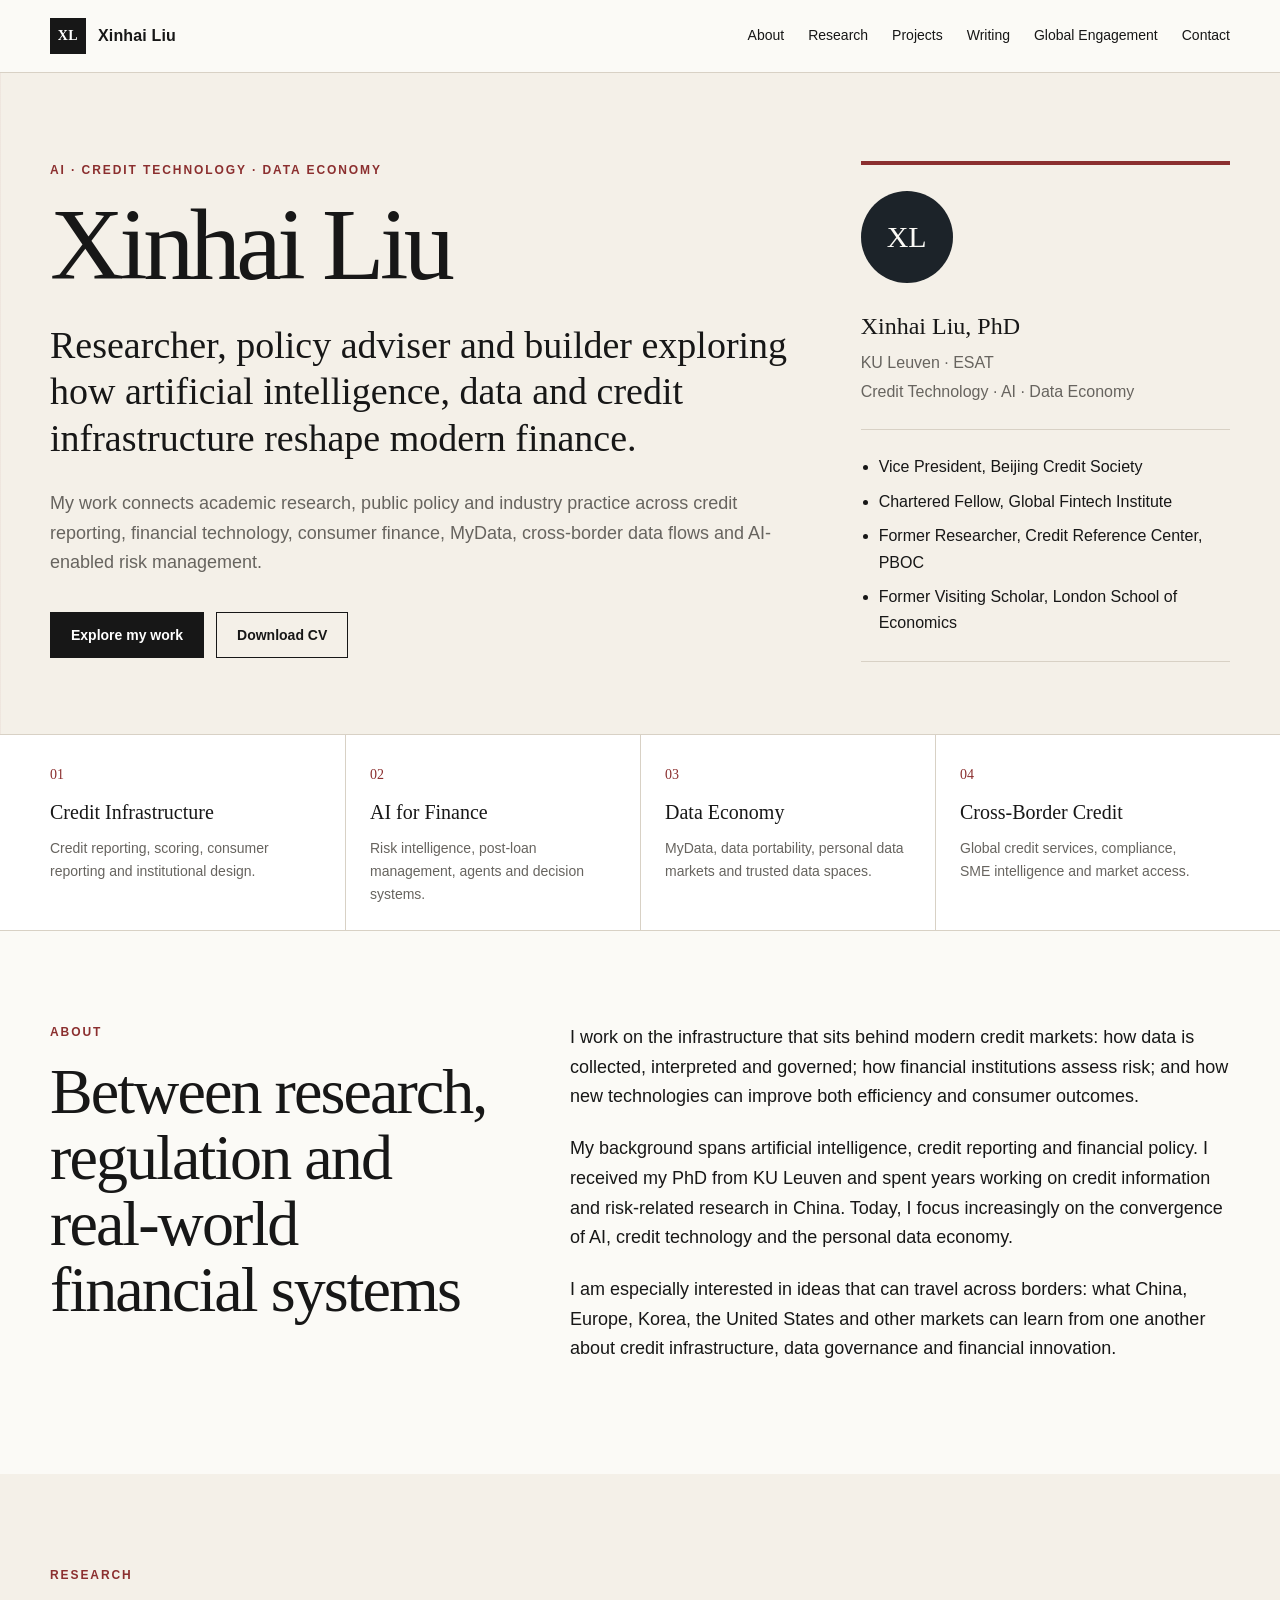
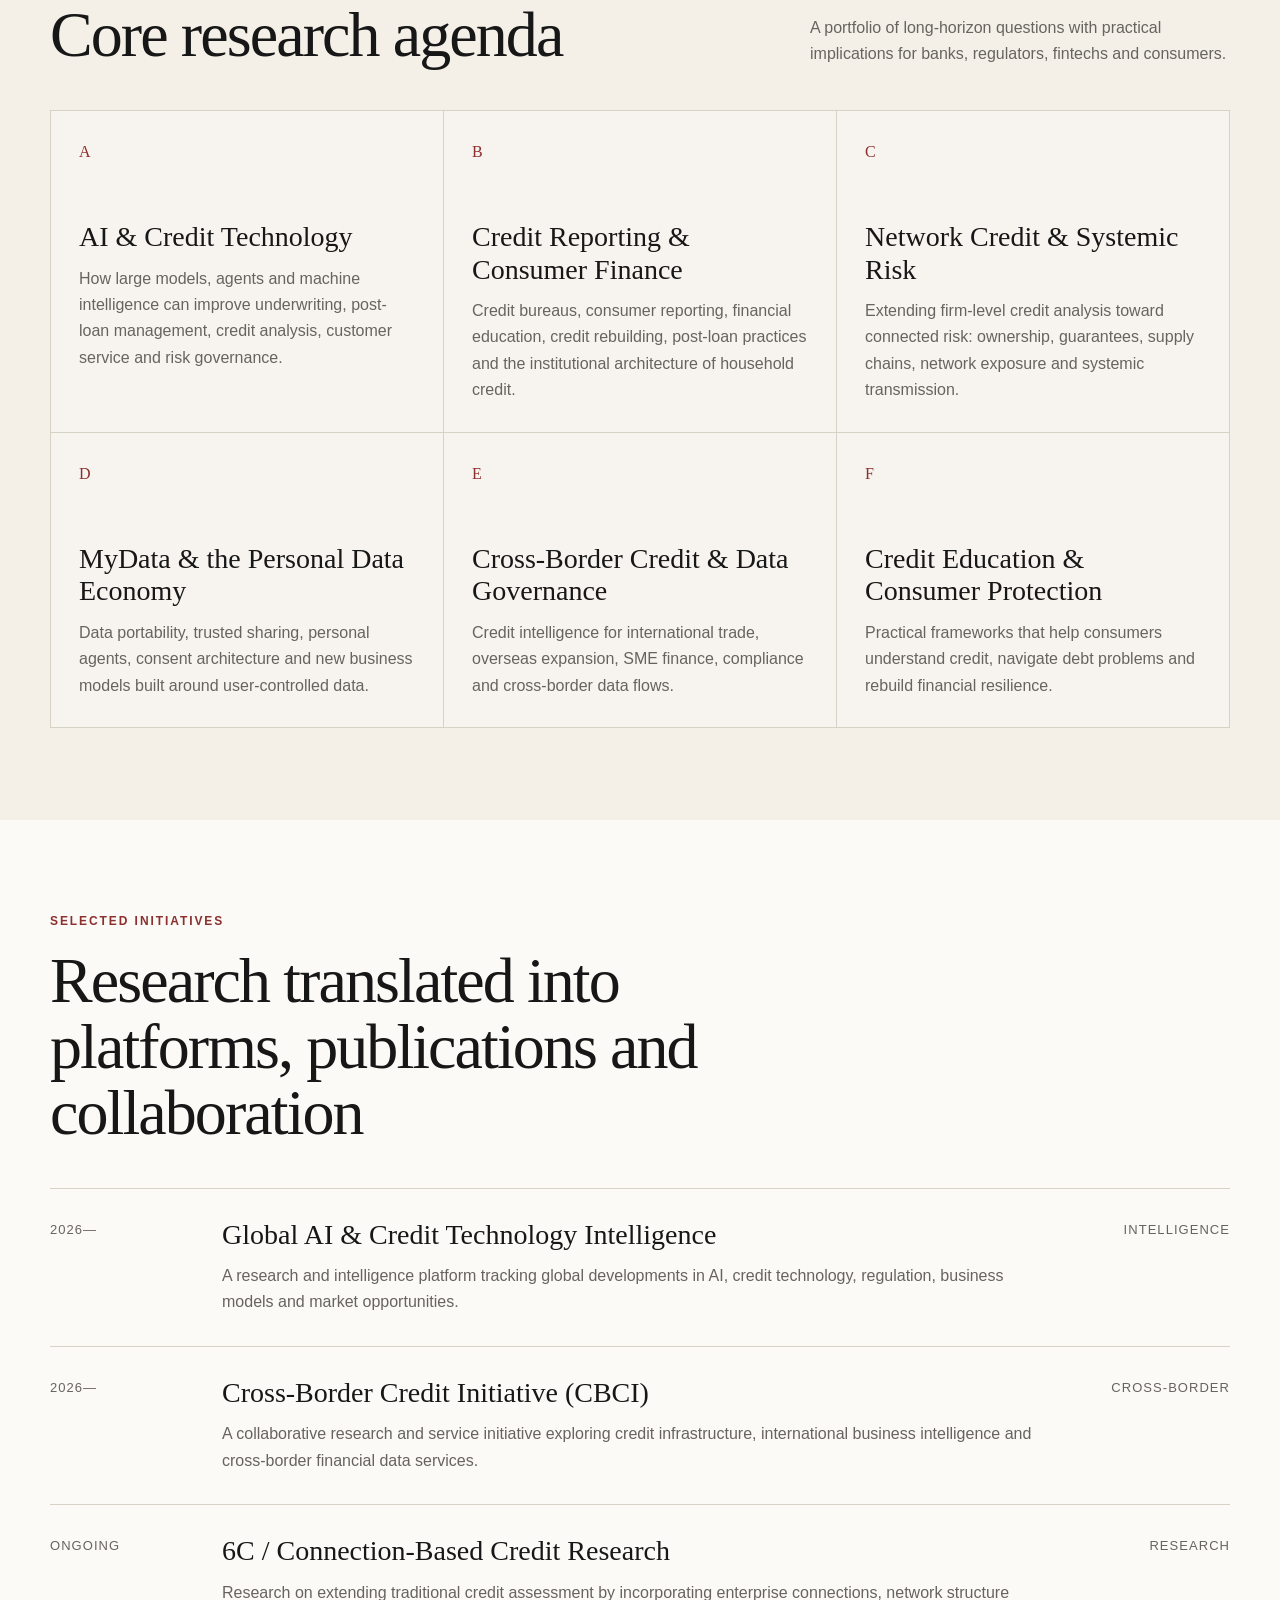
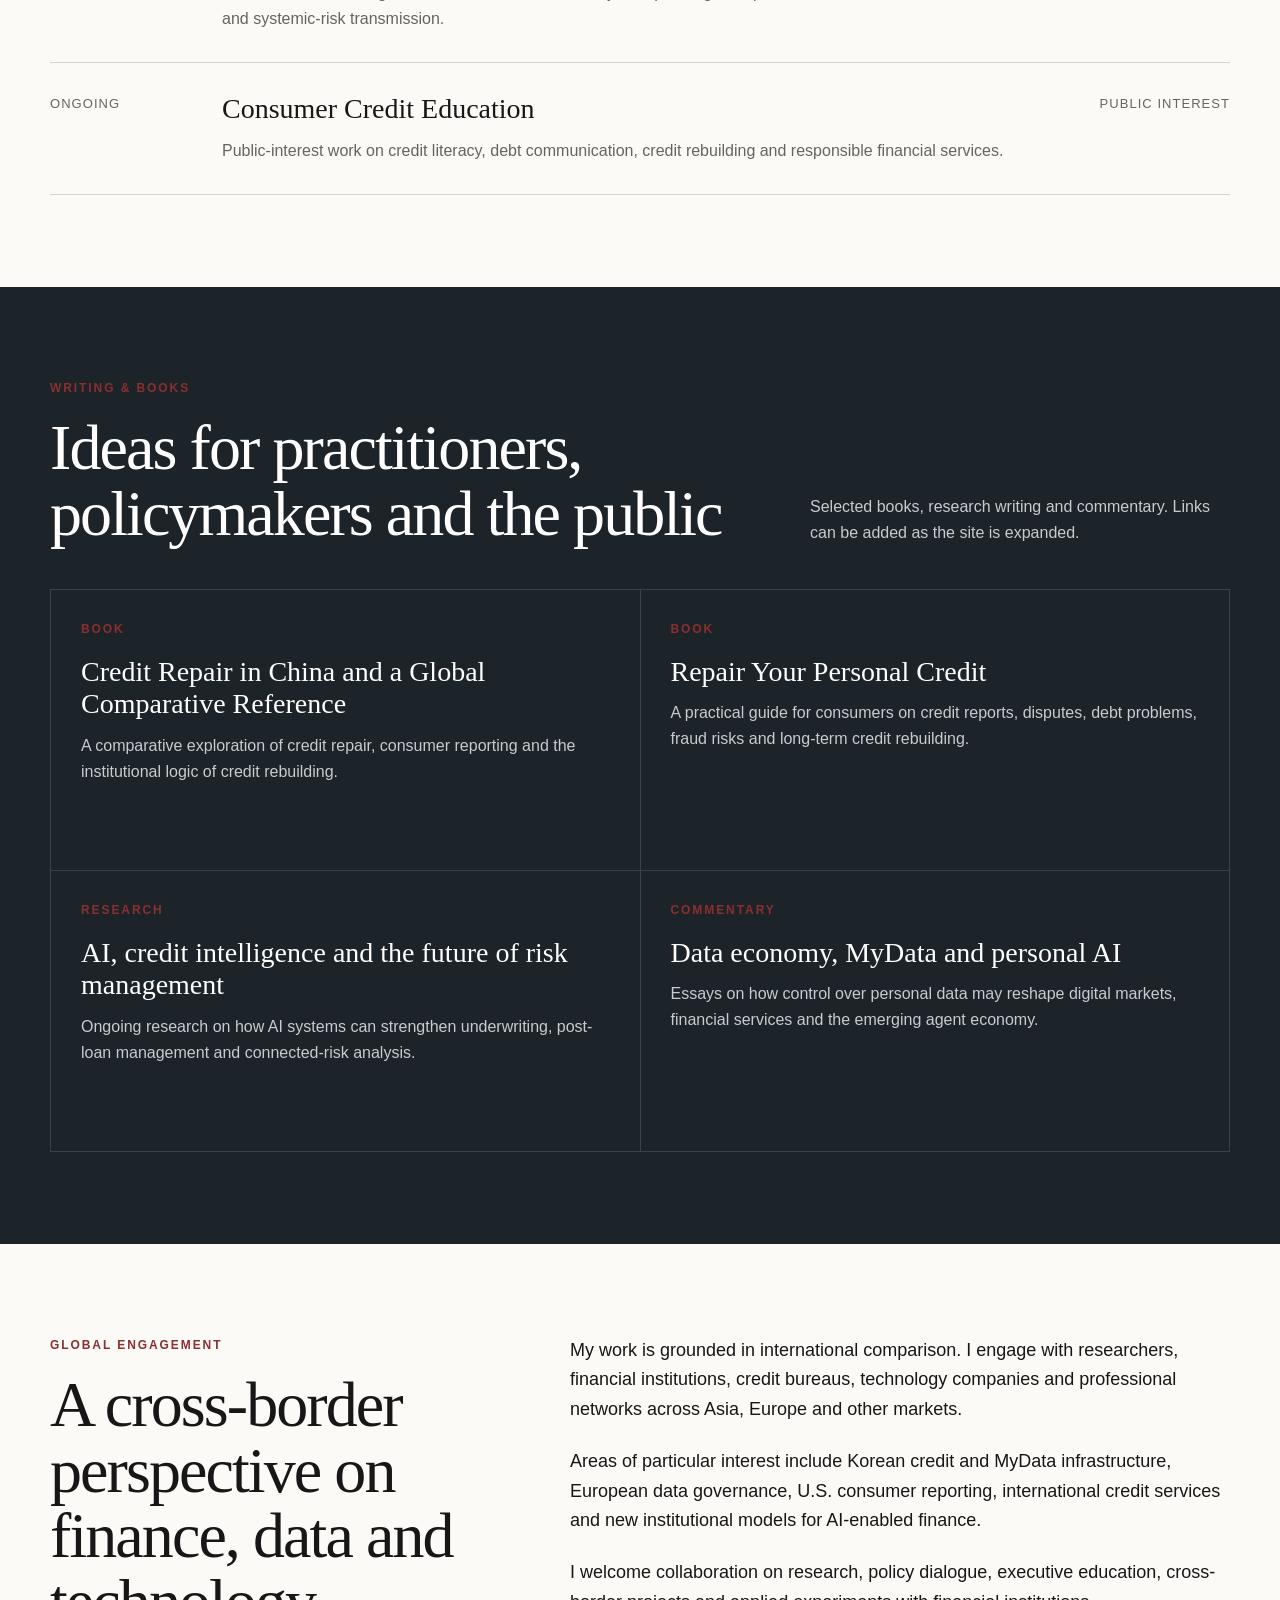
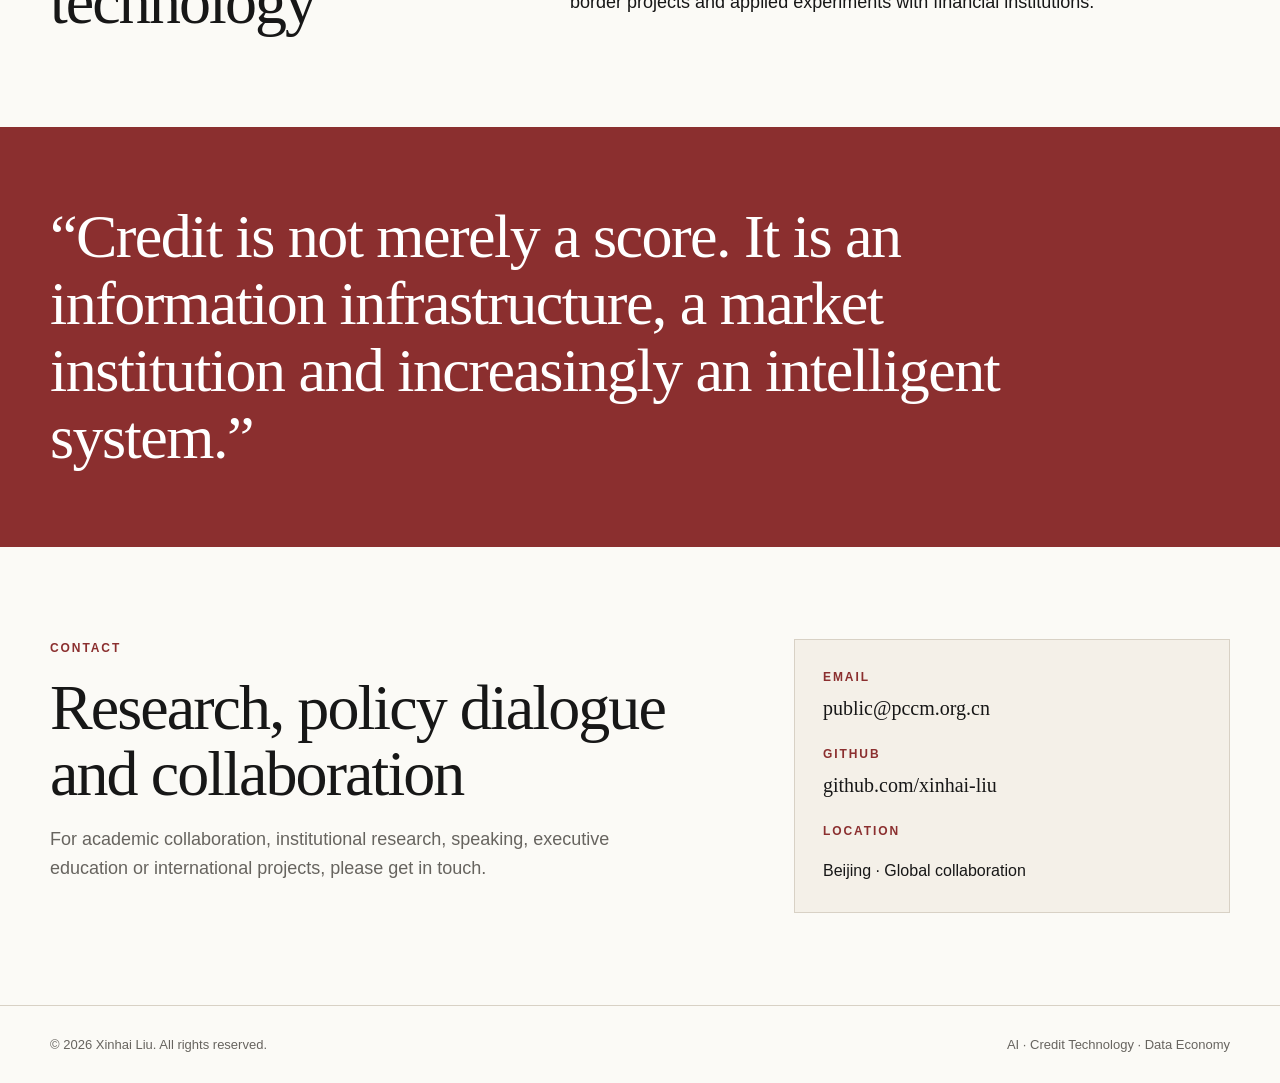
==== index.html @ f5e449da "Add files via upload" ====
<!DOCTYPE html>
<html lang="en">
<head>
  <meta charset="UTF-8" />
  <meta name="viewport" content="width=device-width, initial-scale=1.0" />
  <meta name="description" content="Xinhai Liu — researcher and policy adviser working at the intersection of AI, credit technology, data economy and financial innovation." />
  <meta name="author" content="Xinhai Liu" />
  <title>Xinhai Liu | AI, Credit Technology & Data Economy</title>
  <link rel="stylesheet" href="styles.css" />
</head>

<body>
  <header class="site-header">
    <div class="container nav-wrap">
      <a class="brand" href="#top" aria-label="Xinhai Liu home">
        <span class="brand-mark">XL</span>
        <span class="brand-name">Xinhai Liu</span>
      </a>

      <button class="menu-toggle" aria-expanded="false" aria-controls="main-nav">
        Menu
      </button>

      <nav id="main-nav" class="main-nav" aria-label="Primary navigation">
        <a href="#about">About</a>
        <a href="#research">Research</a>
        <a href="#projects">Projects</a>
        <a href="#writing">Writing</a>
        <a href="#engagement">Global Engagement</a>
        <a href="#contact">Contact</a>
      </nav>
    </div>
  </header>

  <main id="top">
    <section class="hero">
      <div class="container hero-grid">
        <div class="hero-copy">
          <p class="eyebrow">AI · CREDIT TECHNOLOGY · DATA ECONOMY</p>
          <h1>Xinhai Liu</h1>
          <p class="hero-title">
            Researcher, policy adviser and builder exploring how artificial intelligence,
            data and credit infrastructure reshape modern finance.
          </p>
          <p class="hero-intro">
            My work connects academic research, public policy and industry practice across
            credit reporting, financial technology, consumer finance, MyData, cross-border
            data flows and AI-enabled risk management.
          </p>

          <div class="hero-actions">
            <a class="btn btn-primary" href="#research">Explore my work</a>
            <a class="btn btn-secondary" href="Xinhai-Liu-CV.pdf">Download CV</a>
          </div>
        </div>

        <aside class="profile-card" aria-label="Professional profile">
          <div class="monogram">XL</div>
          <div class="profile-meta">
            <p class="profile-name">Xinhai Liu, PhD</p>
            <p>KU Leuven · ESAT</p>
            <p>Credit Technology · AI · Data Economy</p>
          </div>

          <div class="profile-divider"></div>

          <ul class="profile-list">
            <li>Vice President, Beijing Credit Society</li>
            <li>Chartered Fellow, Global Fintech Institute</li>
            <li>Former Researcher, Credit Reference Center, PBOC</li>
            <li>Former Visiting Scholar, London School of Economics</li>
          </ul>
        </aside>
      </div>
    </section>

    <section class="signal-strip" aria-label="Research themes">
      <div class="container signal-grid">
        <div>
          <span class="signal-kicker">01</span>
          <strong>Credit Infrastructure</strong>
          <p>Credit reporting, scoring, consumer reporting and institutional design.</p>
        </div>
        <div>
          <span class="signal-kicker">02</span>
          <strong>AI for Finance</strong>
          <p>Risk intelligence, post-loan management, agents and decision systems.</p>
        </div>
        <div>
          <span class="signal-kicker">03</span>
          <strong>Data Economy</strong>
          <p>MyData, data portability, personal data markets and trusted data spaces.</p>
        </div>
        <div>
          <span class="signal-kicker">04</span>
          <strong>Cross-Border Credit</strong>
          <p>Global credit services, compliance, SME intelligence and market access.</p>
        </div>
      </div>
    </section>

    <section id="about" class="section">
      <div class="container two-col">
        <div>
          <p class="section-label">About</p>
          <h2>Between research, regulation and real-world financial systems</h2>
        </div>
        <div class="prose">
          <p>
            I work on the infrastructure that sits behind modern credit markets: how data
            is collected, interpreted and governed; how financial institutions assess risk;
            and how new technologies can improve both efficiency and consumer outcomes.
          </p>
          <p>
            My background spans artificial intelligence, credit reporting and financial
            policy. I received my PhD from KU Leuven and spent years working on credit
            information and risk-related research in China. Today, I focus increasingly on
            the convergence of AI, credit technology and the personal data economy.
          </p>
          <p>
            I am especially interested in ideas that can travel across borders: what China,
            Europe, Korea, the United States and other markets can learn from one another
            about credit infrastructure, data governance and financial innovation.
          </p>
        </div>
      </div>
    </section>

    <section id="research" class="section section-tinted">
      <div class="container">
        <div class="section-head">
          <div>
            <p class="section-label">Research</p>
            <h2>Core research agenda</h2>
          </div>
          <p class="section-note">
            A portfolio of long-horizon questions with practical implications for banks,
            regulators, fintechs and consumers.
          </p>
        </div>

        <div class="card-grid">
          <article class="research-card">
            <p class="card-index">A</p>
            <h3>AI & Credit Technology</h3>
            <p>
              How large models, agents and machine intelligence can improve underwriting,
              post-loan management, credit analysis, customer service and risk governance.
            </p>
          </article>

          <article class="research-card">
            <p class="card-index">B</p>
            <h3>Credit Reporting & Consumer Finance</h3>
            <p>
              Credit bureaus, consumer reporting, financial education, credit rebuilding,
              post-loan practices and the institutional architecture of household credit.
            </p>
          </article>

          <article class="research-card">
            <p class="card-index">C</p>
            <h3>Network Credit & Systemic Risk</h3>
            <p>
              Extending firm-level credit analysis toward connected risk: ownership,
              guarantees, supply chains, network exposure and systemic transmission.
            </p>
          </article>

          <article class="research-card">
            <p class="card-index">D</p>
            <h3>MyData & the Personal Data Economy</h3>
            <p>
              Data portability, trusted sharing, personal agents, consent architecture and
              new business models built around user-controlled data.
            </p>
          </article>

          <article class="research-card">
            <p class="card-index">E</p>
            <h3>Cross-Border Credit & Data Governance</h3>
            <p>
              Credit intelligence for international trade, overseas expansion, SME finance,
              compliance and cross-border data flows.
            </p>
          </article>

          <article class="research-card">
            <p class="card-index">F</p>
            <h3>Credit Education & Consumer Protection</h3>
            <p>
              Practical frameworks that help consumers understand credit, navigate debt
              problems and rebuild financial resilience.
            </p>
          </article>
        </div>
      </div>
    </section>

    <section id="projects" class="section">
      <div class="container">
        <div class="section-head">
          <div>
            <p class="section-label">Selected initiatives</p>
            <h2>Research translated into platforms, publications and collaboration</h2>
          </div>
        </div>

        <div class="project-list">
          <article class="project-row">
            <div class="project-year">2026—</div>
            <div>
              <h3>Global AI & Credit Technology Intelligence</h3>
              <p>
                A research and intelligence platform tracking global developments in AI,
                credit technology, regulation, business models and market opportunities.
              </p>
            </div>
            <div class="project-tag">Intelligence</div>
          </article>

          <article class="project-row">
            <div class="project-year">2026—</div>
            <div>
              <h3>Cross-Border Credit Initiative (CBCI)</h3>
              <p>
                A collaborative research and service initiative exploring credit
                infrastructure, international business intelligence and cross-border
                financial data services.
              </p>
            </div>
            <div class="project-tag">Cross-border</div>
          </article>

          <article class="project-row">
            <div class="project-year">Ongoing</div>
            <div>
              <h3>6C / Connection-Based Credit Research</h3>
              <p>
                Research on extending traditional credit assessment by incorporating
                enterprise connections, network structure and systemic-risk transmission.
              </p>
            </div>
            <div class="project-tag">Research</div>
          </article>

          <article class="project-row">
            <div class="project-year">Ongoing</div>
            <div>
              <h3>Consumer Credit Education</h3>
              <p>
                Public-interest work on credit literacy, debt communication, credit
                rebuilding and responsible financial services.
              </p>
            </div>
            <div class="project-tag">Public interest</div>
          </article>
        </div>
      </div>
    </section>

    <section id="writing" class="section section-dark">
      <div class="container">
        <div class="section-head section-head-dark">
          <div>
            <p class="section-label">Writing & books</p>
            <h2>Ideas for practitioners, policymakers and the public</h2>
          </div>
          <p class="section-note">
            Selected books, research writing and commentary. Links can be added as the
            site is expanded.
          </p>
        </div>

        <div class="writing-grid">
          <article>
            <p class="writing-type">Book</p>
            <h3>Credit Repair in China and a Global Comparative Reference</h3>
            <p>
              A comparative exploration of credit repair, consumer reporting and the
              institutional logic of credit rebuilding.
            </p>
          </article>

          <article>
            <p class="writing-type">Book</p>
            <h3>Repair Your Personal Credit</h3>
            <p>
              A practical guide for consumers on credit reports, disputes, debt problems,
              fraud risks and long-term credit rebuilding.
            </p>
          </article>

          <article>
            <p class="writing-type">Research</p>
            <h3>AI, credit intelligence and the future of risk management</h3>
            <p>
              Ongoing research on how AI systems can strengthen underwriting, post-loan
              management and connected-risk analysis.
            </p>
          </article>

          <article>
            <p class="writing-type">Commentary</p>
            <h3>Data economy, MyData and personal AI</h3>
            <p>
              Essays on how control over personal data may reshape digital markets,
              financial services and the emerging agent economy.
            </p>
          </article>
        </div>
      </div>
    </section>

    <section id="engagement" class="section">
      <div class="container two-col">
        <div>
          <p class="section-label">Global engagement</p>
          <h2>A cross-border perspective on finance, data and technology</h2>
        </div>
        <div class="prose">
          <p>
            My work is grounded in international comparison. I engage with researchers,
            financial institutions, credit bureaus, technology companies and professional
            networks across Asia, Europe and other markets.
          </p>
          <p>
            Areas of particular interest include Korean credit and MyData infrastructure,
            European data governance, U.S. consumer reporting, international credit
            services and new institutional models for AI-enabled finance.
          </p>
          <p>
            I welcome collaboration on research, policy dialogue, executive education,
            cross-border projects and applied experiments with financial institutions.
          </p>
        </div>
      </div>
    </section>

    <section class="quote-band">
      <div class="container">
        <blockquote>
          “Credit is not merely a score. It is an information infrastructure, a market
          institution and increasingly an intelligent system.”
        </blockquote>
      </div>
    </section>

    <section id="contact" class="section">
      <div class="container contact-grid">
        <div>
          <p class="section-label">Contact</p>
          <h2>Research, policy dialogue and collaboration</h2>
          <p class="contact-copy">
            For academic collaboration, institutional research, speaking, executive
            education or international projects, please get in touch.
          </p>
        </div>

        <div class="contact-card">
          <p class="contact-label">Email</p>
          <a href="mailto:public@pccm.org.cn">public@pccm.org.cn</a>

          <p class="contact-label">GitHub</p>
          <a href="https://github.com/xinhai-liu" target="_blank" rel="noreferrer">
            github.com/xinhai-liu
          </a>

          <p class="contact-label">Location</p>
          <p>Beijing · Global collaboration</p>
        </div>
      </div>
    </section>
  </main>

  <footer class="site-footer">
    <div class="container footer-wrap">
      <p>© <span id="year"></span> Xinhai Liu. All rights reserved.</p>
      <p>AI · Credit Technology · Data Economy</p>
    </div>
  </footer>

  <script>
    const menuToggle = document.querySelector('.menu-toggle');
    const mainNav = document.querySelector('.main-nav');

    menuToggle.addEventListener('click', () => {
      const expanded = menuToggle.getAttribute('aria-expanded') === 'true';
      menuToggle.setAttribute('aria-expanded', String(!expanded));
      mainNav.classList.toggle('open');
    });

    document.querySelectorAll('.main-nav a').forEach(link => {
      link.addEventListener('click', () => {
        mainNav.classList.remove('open');
        menuToggle.setAttribute('aria-expanded', 'false');
      });
    });

    document.getElementById('year').textContent = new Date().getFullYear();
  </script>
</body>
</html>
---- styles.css ----
/* Xinhai Liu personal website
   Editorial direction: Financial Times / Economist inspired
   No framework required. */

:root {
  --paper: #f4f0e8;
  --paper-light: #fbfaf6;
  --ink: #171717;
  --muted: #67645f;
  --line: #d8d1c5;
  --accent: #8b2f2f;
  --accent-dark: #682121;
  --deep: #1c2329;
  --white: #ffffff;
  --max: 1180px;
}

* {
  box-sizing: border-box;
}

html {
  scroll-behavior: smooth;
}

body {
  margin: 0;
  background: var(--paper-light);
  color: var(--ink);
  font-family: Arial, Helvetica, sans-serif;
  line-height: 1.65;
  -webkit-font-smoothing: antialiased;
}

a {
  color: inherit;
  text-decoration: none;
}

a:hover {
  color: var(--accent);
}

.container {
  width: min(var(--max), calc(100% - 40px));
  margin: 0 auto;
}

.site-header {
  position: sticky;
  top: 0;
  z-index: 50;
  background: rgba(251, 250, 246, 0.94);
  backdrop-filter: blur(10px);
  border-bottom: 1px solid var(--line);
}

.nav-wrap {
  min-height: 72px;
  display: flex;
  align-items: center;
  justify-content: space-between;
  gap: 32px;
}

.brand {
  display: inline-flex;
  align-items: center;
  gap: 12px;
  font-weight: 700;
}

.brand-mark {
  width: 36px;
  height: 36px;
  display: grid;
  place-items: center;
  background: var(--ink);
  color: var(--white);
  font-family: Georgia, 'Times New Roman', serif;
  font-size: 14px;
  letter-spacing: 0.04em;
}

.brand-name {
  letter-spacing: 0.01em;
}

.main-nav {
  display: flex;
  align-items: center;
  gap: 24px;
  font-size: 14px;
}

.menu-toggle {
  display: none;
  border: 0;
  background: transparent;
  font: inherit;
  cursor: pointer;
}

.hero {
  padding: 88px 0 72px;
  background:
    linear-gradient(90deg, rgba(139,47,47,0.05) 0, rgba(139,47,47,0.05) 1px, transparent 1px, transparent 100%),
    var(--paper);
}

.hero-grid {
  display: grid;
  grid-template-columns: 1.5fr 0.75fr;
  gap: 72px;
  align-items: start;
}

.eyebrow,
.section-label,
.writing-type,
.contact-label {
  margin: 0 0 16px;
  color: var(--accent);
  font-size: 12px;
  font-weight: 700;
  letter-spacing: 0.16em;
  text-transform: uppercase;
}

h1,
h2,
h3,
blockquote {
  font-family: Georgia, 'Times New Roman', serif;
  font-weight: 400;
}

h1 {
  margin: 0;
  font-size: clamp(62px, 8vw, 118px);
  line-height: 0.93;
  letter-spacing: -0.045em;
}

.hero-title {
  max-width: 820px;
  margin: 30px 0 0;
  font-family: Georgia, 'Times New Roman', serif;
  font-size: clamp(24px, 3vw, 38px);
  line-height: 1.22;
}

.hero-intro {
  max-width: 760px;
  margin: 28px 0 0;
  color: var(--muted);
  font-size: 18px;
}

.hero-actions {
  margin-top: 34px;
  display: flex;
  flex-wrap: wrap;
  gap: 12px;
}

.btn {
  display: inline-flex;
  justify-content: center;
  align-items: center;
  min-height: 46px;
  padding: 0 20px;
  border: 1px solid var(--ink);
  font-size: 14px;
  font-weight: 700;
  transition: 0.2s ease;
}

.btn-primary {
  background: var(--ink);
  color: var(--white);
}

.btn-primary:hover {
  background: var(--accent);
  border-color: var(--accent);
  color: var(--white);
}

.btn-secondary:hover {
  background: var(--paper-light);
}

.profile-card {
  border-top: 4px solid var(--accent);
  border-bottom: 1px solid var(--line);
  padding: 26px 0 24px;
}

.monogram {
  width: 92px;
  height: 92px;
  display: grid;
  place-items: center;
  margin-bottom: 24px;
  background: var(--deep);
  color: var(--paper-light);
  border-radius: 50%;
  font-family: Georgia, 'Times New Roman', serif;
  font-size: 30px;
}

.profile-meta p {
  margin: 3px 0;
  color: var(--muted);
}

.profile-meta .profile-name {
  color: var(--ink);
  font-family: Georgia, 'Times New Roman', serif;
  font-size: 24px;
}

.profile-divider {
  height: 1px;
  margin: 24px 0;
  background: var(--line);
}

.profile-list {
  margin: 0;
  padding-left: 18px;
}

.profile-list li + li {
  margin-top: 8px;
}

.signal-strip {
  background: var(--white);
  border-top: 1px solid var(--line);
  border-bottom: 1px solid var(--line);
}

.signal-grid {
  display: grid;
  grid-template-columns: repeat(4, 1fr);
}

.signal-grid > div {
  min-height: 180px;
  padding: 28px 24px 24px 0;
}

.signal-grid > div + div {
  padding-left: 24px;
  border-left: 1px solid var(--line);
}

.signal-kicker {
  display: block;
  margin-bottom: 10px;
  color: var(--accent);
  font-family: Georgia, 'Times New Roman', serif;
  font-size: 14px;
}

.signal-grid strong {
  display: block;
  margin-bottom: 8px;
  font-family: Georgia, 'Times New Roman', serif;
  font-size: 20px;
  font-weight: 400;
}

.signal-grid p {
  margin: 0;
  color: var(--muted);
  font-size: 14px;
}

.section {
  padding: 92px 0;
}

.section-tinted {
  background: var(--paper);
}

.section-dark {
  background: var(--deep);
  color: var(--white);
}

.two-col {
  display: grid;
  grid-template-columns: 0.9fr 1.35fr;
  gap: 80px;
}

h2 {
  max-width: 820px;
  margin: 0;
  font-size: clamp(38px, 5vw, 66px);
  line-height: 1.03;
  letter-spacing: -0.03em;
}

.prose {
  max-width: 760px;
  font-size: 18px;
}

.prose p {
  margin-top: 0;
}

.prose p + p {
  margin-top: 22px;
}

.section-head {
  display: flex;
  justify-content: space-between;
  gap: 80px;
  align-items: end;
  margin-bottom: 42px;
}

.section-note {
  max-width: 420px;
  margin: 0;
  color: var(--muted);
}

.section-head-dark .section-note {
  color: #c8cbd0;
}

.card-grid {
  display: grid;
  grid-template-columns: repeat(3, 1fr);
  border-top: 1px solid var(--line);
  border-left: 1px solid var(--line);
}

.research-card {
  min-height: 290px;
  padding: 28px;
  border-right: 1px solid var(--line);
  border-bottom: 1px solid var(--line);
  background: rgba(255,255,255,0.28);
}

.card-index {
  margin: 0 0 56px;
  color: var(--accent);
  font-family: Georgia, 'Times New Roman', serif;
  font-size: 16px;
}

.research-card h3,
.project-row h3,
.writing-grid h3 {
  margin: 0 0 12px;
  font-size: 28px;
  line-height: 1.16;
}

.research-card p:last-child,
.project-row p,
.writing-grid p:last-child {
  margin: 0;
  color: var(--muted);
}

.project-list {
  border-top: 1px solid var(--line);
}

.project-row {
  display: grid;
  grid-template-columns: 140px 1fr 160px;
  gap: 32px;
  align-items: start;
  padding: 30px 0;
  border-bottom: 1px solid var(--line);
}

.project-year,
.project-tag {
  color: var(--muted);
  font-size: 13px;
  text-transform: uppercase;
  letter-spacing: 0.08em;
}

.project-tag {
  text-align: right;
}

.writing-grid {
  display: grid;
  grid-template-columns: repeat(2, 1fr);
  gap: 1px;
  background: #3a4148;
  border: 1px solid #3a4148;
}

.writing-grid article {
  min-height: 280px;
  padding: 30px;
  background: var(--deep);
}

.writing-grid p:last-child {
  color: #c8cbd0;
}

.quote-band {
  padding: 76px 0;
  background: var(--accent);
  color: var(--white);
}

blockquote {
  max-width: 1040px;
  margin: 0;
  font-size: clamp(34px, 5vw, 62px);
  line-height: 1.08;
  letter-spacing: -0.025em;
}

.contact-grid {
  display: grid;
  grid-template-columns: 1.2fr 0.8fr;
  gap: 90px;
  align-items: start;
}

.contact-copy {
  max-width: 640px;
  color: var(--muted);
  font-size: 18px;
}

.contact-card {
  padding: 28px;
  border: 1px solid var(--line);
  background: var(--paper);
}

.contact-card .contact-label {
  margin-top: 20px;
  margin-bottom: 4px;
}

.contact-card .contact-label:first-child {
  margin-top: 0;
}

.contact-card a {
  font-family: Georgia, 'Times New Roman', serif;
  font-size: 20px;
}

.contact-card p {
  margin-bottom: 0;
}

.site-footer {
  padding: 28px 0;
  border-top: 1px solid var(--line);
  background: var(--paper-light);
}

.footer-wrap {
  display: flex;
  justify-content: space-between;
  gap: 20px;
  color: var(--muted);
  font-size: 13px;
}

.footer-wrap p {
  margin: 0;
}

@media (max-width: 900px) {
  .main-nav {
    position: absolute;
    left: 20px;
    right: 20px;
    top: 72px;
    display: none;
    flex-direction: column;
    align-items: flex-start;
    gap: 0;
    background: var(--paper-light);
    border: 1px solid var(--line);
    padding: 10px;
  }

  .main-nav.open {
    display: flex;
  }

  .main-nav a {
    width: 100%;
    padding: 12px;
  }

  .menu-toggle {
    display: block;
  }

  .hero-grid,
  .two-col,
  .contact-grid {
    grid-template-columns: 1fr;
    gap: 46px;
  }

  .signal-grid {
    grid-template-columns: repeat(2, 1fr);
  }

  .signal-grid > div:nth-child(3) {
    border-left: 0;
    border-top: 1px solid var(--line);
  }

  .signal-grid > div:nth-child(4) {
    border-top: 1px solid var(--line);
  }

  .card-grid {
    grid-template-columns: repeat(2, 1fr);
  }

  .section-head {
    flex-direction: column;
    align-items: flex-start;
    gap: 22px;
  }

  .project-row {
    grid-template-columns: 100px 1fr;
  }

  .project-tag {
    display: none;
  }
}

@media (max-width: 620px) {
  .container {
    width: min(var(--max), calc(100% - 28px));
  }

  .hero {
    padding-top: 58px;
  }

  h1 {
    font-size: 58px;
  }

  .signal-grid,
  .card-grid,
  .writing-grid {
    grid-template-columns: 1fr;
  }

  .signal-grid > div + div {
    padding-left: 0;
    border-left: 0;
    border-top: 1px solid var(--line);
  }

  .project-row {
    grid-template-columns: 1fr;
    gap: 8px;
  }

  .footer-wrap {
    flex-direction: column;
  }
}
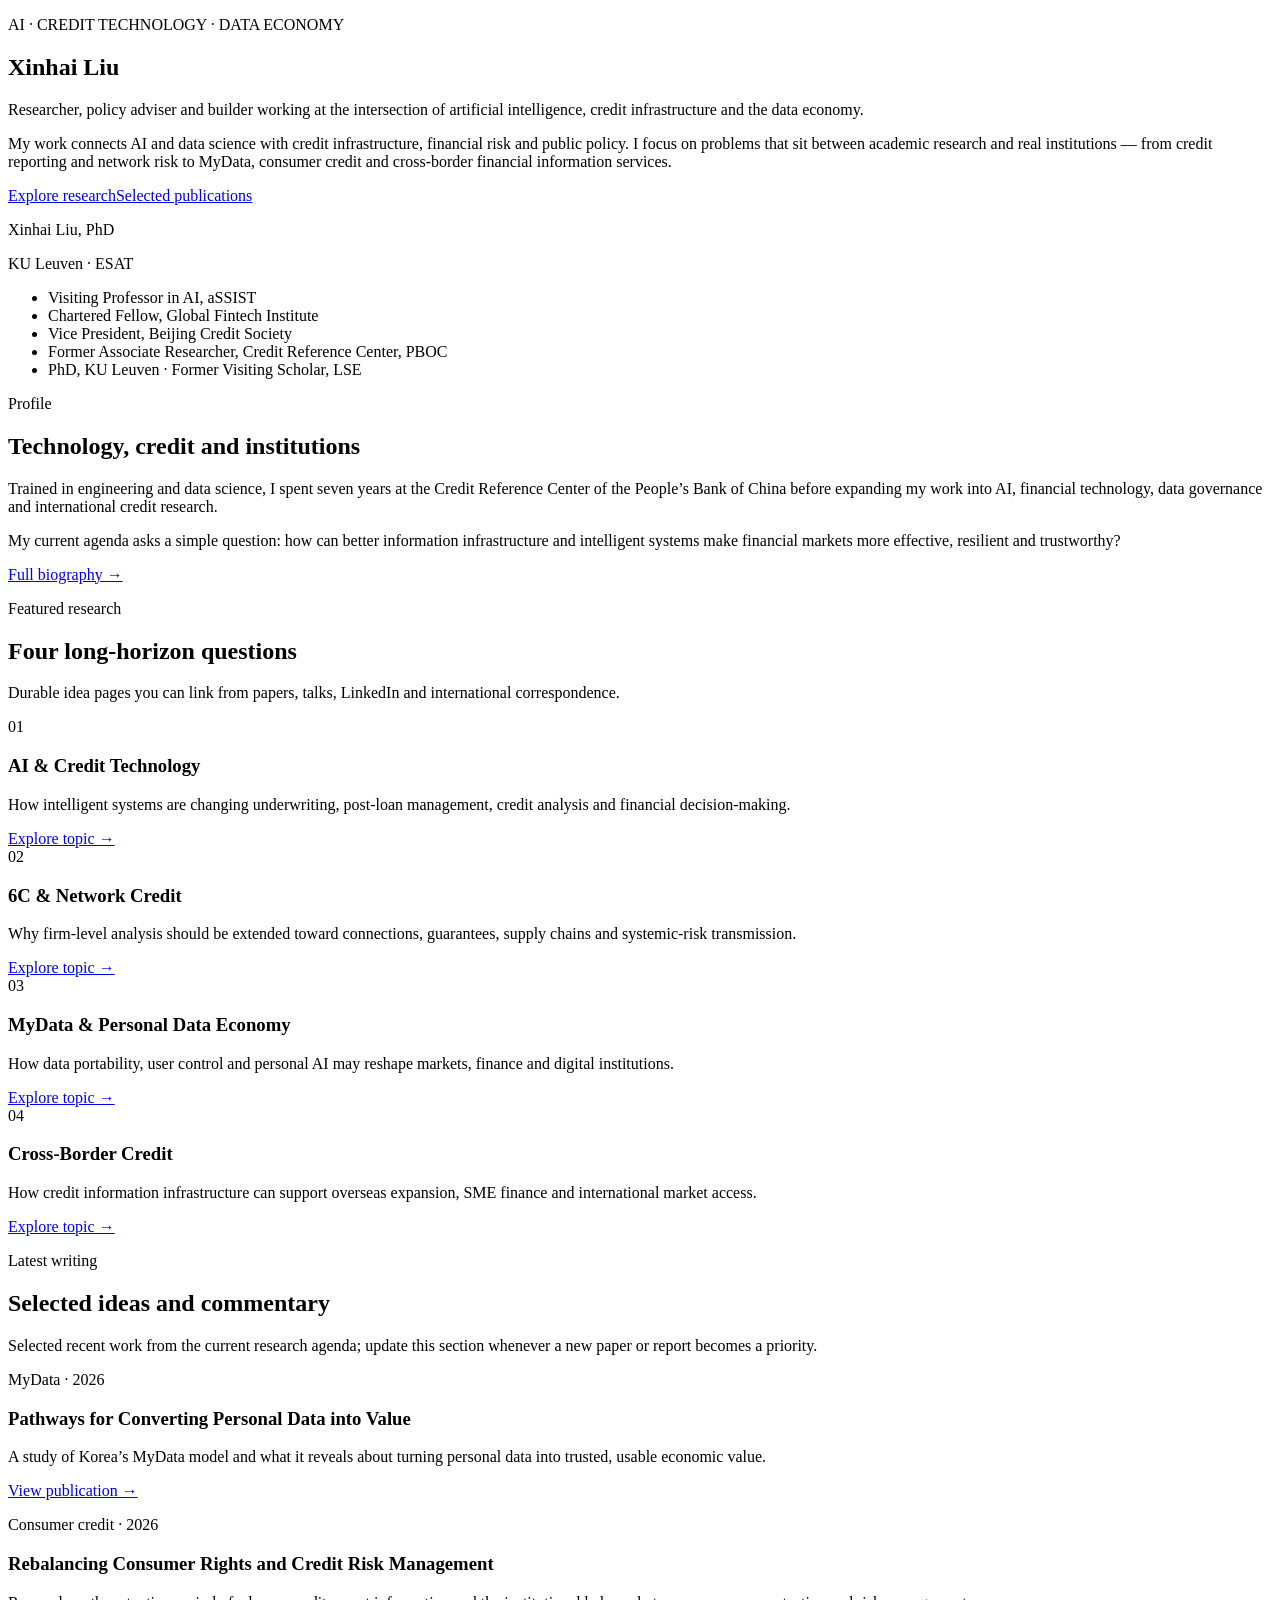
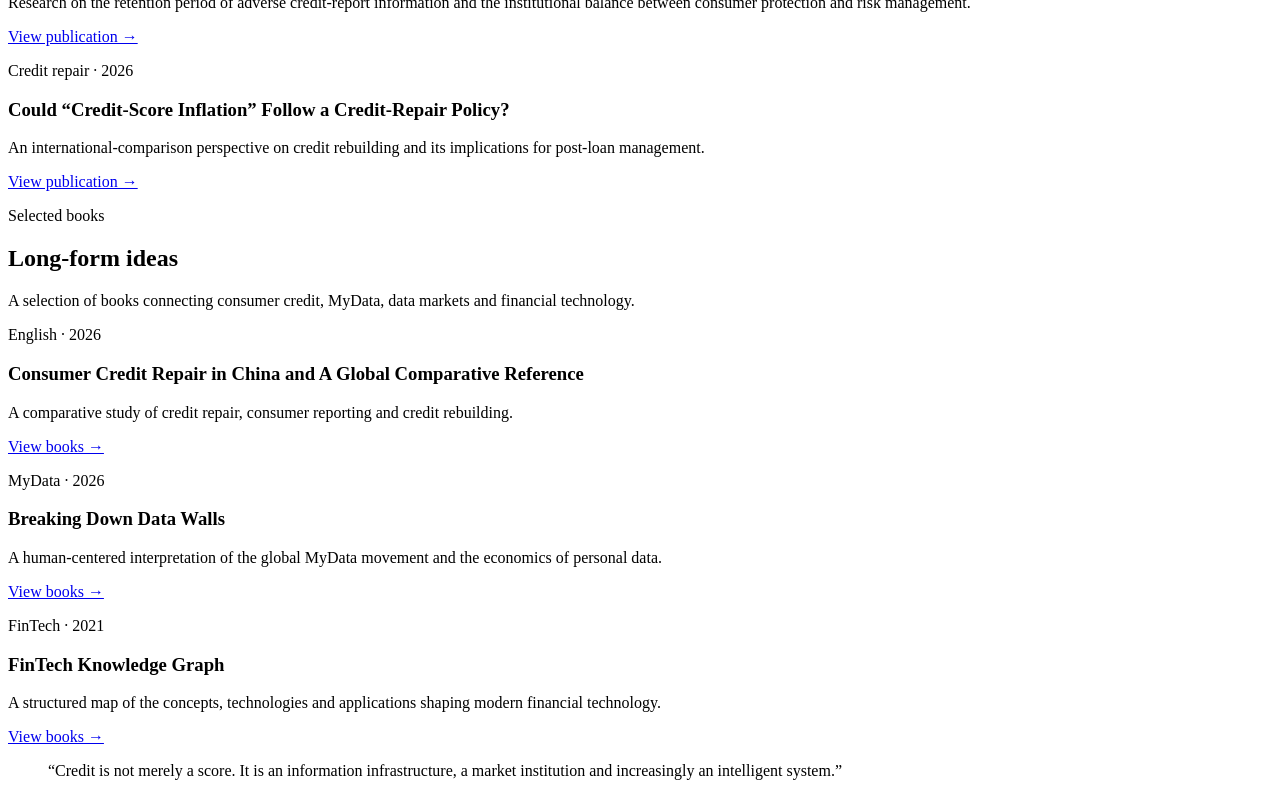
==== commit 3c728bf8: "Add files via upload" ====
--- a/index.html
+++ b/index.html
@@ -1,403 +1,47 @@
-<!DOCTYPE html>
-<html lang="en">
-<head>
-  <meta charset="UTF-8" />
-  <meta name="viewport" content="width=device-width, initial-scale=1.0" />
-  <meta name="description" content="Xinhai Liu — researcher and policy adviser working at the intersection of AI, credit technology, data economy and financial innovation." />
-  <meta name="author" content="Xinhai Liu" />
-  <title>Xinhai Liu | AI, Credit Technology & Data Economy</title>
-  <link rel="stylesheet" href="styles.css" />
-</head>
-
-<body>
-  <header class="site-header">
-    <div class="container nav-wrap">
-      <a class="brand" href="#top" aria-label="Xinhai Liu home">
-        <span class="brand-mark">XL</span>
-        <span class="brand-name">Xinhai Liu</span>
-      </a>
-
-      <button class="menu-toggle" aria-expanded="false" aria-controls="main-nav">
-        Menu
-      </button>
-
-      <nav id="main-nav" class="main-nav" aria-label="Primary navigation">
-        <a href="#about">About</a>
-        <a href="#research">Research</a>
-        <a href="#projects">Projects</a>
-        <a href="#writing">Writing</a>
-        <a href="#engagement">Global Engagement</a>
-        <a href="#contact">Contact</a>
-      </nav>
-    </div>
-  </header>
-
-  <main id="top">
-    <section class="hero">
-      <div class="container hero-grid">
-        <div class="hero-copy">
-          <p class="eyebrow">AI · CREDIT TECHNOLOGY · DATA ECONOMY</p>
-          <h1>Xinhai Liu</h1>
-          <p class="hero-title">
-            Researcher, policy adviser and builder exploring how artificial intelligence,
-            data and credit infrastructure reshape modern finance.
+<!DOCTYPE html><html lang="en"><head><meta charset="UTF-8"><meta name="viewport" content="width=device-width, initial-scale=1.0"><meta name="description" content="Xinhai Liu — researcher and policy adviser working across AI, credit technology, data economy and financial innovation."><meta name="author" content="Xinhai Liu"><title>Xinhai Liu | AI, Credit Technology & Data Economy</title><link rel="stylesheet" href="assets/styles.css"><script defer src="assets/site.js"></script></head><body><div data-site-header></div><main><section class="hero"><div class="container hero-grid"><div><p class="eyebrow">AI · CREDIT TECHNOLOGY · DATA ECONOMY</p><h1>Xinhai Liu</h1><p class="hero-title">Researcher, policy adviser and builder working at the intersection of artificial intelligence, credit infrastructure and the data economy.</p><!-- EDIT HERE: HOME INTRO START -->
+          <p class="hero-intro">
+            My work connects AI and data science with credit infrastructure, financial risk and public policy.
+            I focus on problems that sit between academic research and real institutions — from credit reporting
+            and network risk to MyData, consumer credit and cross-border financial information services.
           </p>
-          <p class="hero-intro">
-            My work connects academic research, public policy and industry practice across
-            credit reporting, financial technology, consumer finance, MyData, cross-border
-            data flows and AI-enabled risk management.
+          <!-- EDIT HERE: HOME INTRO END --><div class="hero-actions"><a class="btn btn-primary" href="research.html">Explore research</a><a class="btn" href="publications.html">Selected publications</a></div></div><aside class="profile-card"><p class="name">Xinhai Liu, PhD</p><p>KU Leuven · ESAT</p><!-- EDIT HERE: HOME PROFILE START -->
+          <ul class="profile-list">
+            <li>Visiting Professor in AI, aSSIST</li>
+            <li>Chartered Fellow, Global Fintech Institute</li>
+            <li>Vice President, Beijing Credit Society</li>
+            <li>Former Associate Researcher, Credit Reference Center, PBOC</li>
+            <li>PhD, KU Leuven · Former Visiting Scholar, LSE</li>
+          </ul>
+          <!-- EDIT HERE: HOME PROFILE END --></aside></div></section>
+    <section class="section home-about">
+      <div class="container two-col">
+        <div>
+          <p class="section-label">Profile</p>
+          <h2>Technology, credit and institutions</h2>
+        </div>
+        <div class="prose">
+          <!-- EDIT HERE: HOME ABOUT STRIP START -->
+          <p>
+            Trained in engineering and data science, I spent seven years at the Credit Reference Center
+            of the People’s Bank of China before expanding my work into AI, financial technology,
+            data governance and international credit research.
           </p>
-
-          <div class="hero-actions">
-            <a class="btn btn-primary" href="#research">Explore my work</a>
-            <a class="btn btn-secondary" href="Xinhai-Liu-CV.pdf">Download CV</a>
-          </div>
-        </div>
-
-        <aside class="profile-card" aria-label="Professional profile">
-          <div class="monogram">XL</div>
-          <div class="profile-meta">
-            <p class="profile-name">Xinhai Liu, PhD</p>
-            <p>KU Leuven · ESAT</p>
-            <p>Credit Technology · AI · Data Economy</p>
-          </div>
-
-          <div class="profile-divider"></div>
-
-          <ul class="profile-list">
-            <li>Vice President, Beijing Credit Society</li>
-            <li>Chartered Fellow, Global Fintech Institute</li>
-            <li>Former Researcher, Credit Reference Center, PBOC</li>
-            <li>Former Visiting Scholar, London School of Economics</li>
-          </ul>
-        </aside>
-      </div>
-    </section>
-
-    <section class="signal-strip" aria-label="Research themes">
-      <div class="container signal-grid">
-        <div>
-          <span class="signal-kicker">01</span>
-          <strong>Credit Infrastructure</strong>
-          <p>Credit reporting, scoring, consumer reporting and institutional design.</p>
-        </div>
-        <div>
-          <span class="signal-kicker">02</span>
-          <strong>AI for Finance</strong>
-          <p>Risk intelligence, post-loan management, agents and decision systems.</p>
-        </div>
-        <div>
-          <span class="signal-kicker">03</span>
-          <strong>Data Economy</strong>
-          <p>MyData, data portability, personal data markets and trusted data spaces.</p>
-        </div>
-        <div>
-          <span class="signal-kicker">04</span>
-          <strong>Cross-Border Credit</strong>
-          <p>Global credit services, compliance, SME intelligence and market access.</p>
+          <p>
+            My current agenda asks a simple question: how can better information infrastructure and
+            intelligent systems make financial markets more effective, resilient and trustworthy?
+          </p>
+          <!-- EDIT HERE: HOME ABOUT STRIP END -->
+          <a class="card-link" href="about.html">Full biography →</a>
         </div>
       </div>
     </section>
 
-    <section id="about" class="section">
-      <div class="container two-col">
-        <div>
-          <p class="section-label">About</p>
-          <h2>Between research, regulation and real-world financial systems</h2>
-        </div>
-        <div class="prose">
-          <p>
-            I work on the infrastructure that sits behind modern credit markets: how data
-            is collected, interpreted and governed; how financial institutions assess risk;
-            and how new technologies can improve both efficiency and consumer outcomes.
-          </p>
-          <p>
-            My background spans artificial intelligence, credit reporting and financial
-            policy. I received my PhD from KU Leuven and spent years working on credit
-            information and risk-related research in China. Today, I focus increasingly on
-            the convergence of AI, credit technology and the personal data economy.
-          </p>
-          <p>
-            I am especially interested in ideas that can travel across borders: what China,
-            Europe, Korea, the United States and other markets can learn from one another
-            about credit infrastructure, data governance and financial innovation.
-          </p>
-        </div>
-      </div>
-    </section>
-
-    <section id="research" class="section section-tinted">
-      <div class="container">
-        <div class="section-head">
-          <div>
-            <p class="section-label">Research</p>
-            <h2>Core research agenda</h2>
-          </div>
-          <p class="section-note">
-            A portfolio of long-horizon questions with practical implications for banks,
-            regulators, fintechs and consumers.
-          </p>
-        </div>
-
-        <div class="card-grid">
-          <article class="research-card">
-            <p class="card-index">A</p>
-            <h3>AI & Credit Technology</h3>
-            <p>
-              How large models, agents and machine intelligence can improve underwriting,
-              post-loan management, credit analysis, customer service and risk governance.
-            </p>
-          </article>
-
-          <article class="research-card">
-            <p class="card-index">B</p>
-            <h3>Credit Reporting & Consumer Finance</h3>
-            <p>
-              Credit bureaus, consumer reporting, financial education, credit rebuilding,
-              post-loan practices and the institutional architecture of household credit.
-            </p>
-          </article>
-
-          <article class="research-card">
-            <p class="card-index">C</p>
-            <h3>Network Credit & Systemic Risk</h3>
-            <p>
-              Extending firm-level credit analysis toward connected risk: ownership,
-              guarantees, supply chains, network exposure and systemic transmission.
-            </p>
-          </article>
-
-          <article class="research-card">
-            <p class="card-index">D</p>
-            <h3>MyData & the Personal Data Economy</h3>
-            <p>
-              Data portability, trusted sharing, personal agents, consent architecture and
-              new business models built around user-controlled data.
-            </p>
-          </article>
-
-          <article class="research-card">
-            <p class="card-index">E</p>
-            <h3>Cross-Border Credit & Data Governance</h3>
-            <p>
-              Credit intelligence for international trade, overseas expansion, SME finance,
-              compliance and cross-border data flows.
-            </p>
-          </article>
-
-          <article class="research-card">
-            <p class="card-index">F</p>
-            <h3>Credit Education & Consumer Protection</h3>
-            <p>
-              Practical frameworks that help consumers understand credit, navigate debt
-              problems and rebuild financial resilience.
-            </p>
-          </article>
-        </div>
-      </div>
-    </section>
-
-    <section id="projects" class="section">
-      <div class="container">
-        <div class="section-head">
-          <div>
-            <p class="section-label">Selected initiatives</p>
-            <h2>Research translated into platforms, publications and collaboration</h2>
-          </div>
-        </div>
-
-        <div class="project-list">
-          <article class="project-row">
-            <div class="project-year">2026—</div>
-            <div>
-              <h3>Global AI & Credit Technology Intelligence</h3>
-              <p>
-                A research and intelligence platform tracking global developments in AI,
-                credit technology, regulation, business models and market opportunities.
-              </p>
-            </div>
-            <div class="project-tag">Intelligence</div>
-          </article>
-
-          <article class="project-row">
-            <div class="project-year">2026—</div>
-            <div>
-              <h3>Cross-Border Credit Initiative (CBCI)</h3>
-              <p>
-                A collaborative research and service initiative exploring credit
-                infrastructure, international business intelligence and cross-border
-                financial data services.
-              </p>
-            </div>
-            <div class="project-tag">Cross-border</div>
-          </article>
-
-          <article class="project-row">
-            <div class="project-year">Ongoing</div>
-            <div>
-              <h3>6C / Connection-Based Credit Research</h3>
-              <p>
-                Research on extending traditional credit assessment by incorporating
-                enterprise connections, network structure and systemic-risk transmission.
-              </p>
-            </div>
-            <div class="project-tag">Research</div>
-          </article>
-
-          <article class="project-row">
-            <div class="project-year">Ongoing</div>
-            <div>
-              <h3>Consumer Credit Education</h3>
-              <p>
-                Public-interest work on credit literacy, debt communication, credit
-                rebuilding and responsible financial services.
-              </p>
-            </div>
-            <div class="project-tag">Public interest</div>
-          </article>
-        </div>
-      </div>
-    </section>
-
-    <section id="writing" class="section section-dark">
-      <div class="container">
-        <div class="section-head section-head-dark">
-          <div>
-            <p class="section-label">Writing & books</p>
-            <h2>Ideas for practitioners, policymakers and the public</h2>
-          </div>
-          <p class="section-note">
-            Selected books, research writing and commentary. Links can be added as the
-            site is expanded.
-          </p>
-        </div>
-
-        <div class="writing-grid">
-          <article>
-            <p class="writing-type">Book</p>
-            <h3>Credit Repair in China and a Global Comparative Reference</h3>
-            <p>
-              A comparative exploration of credit repair, consumer reporting and the
-              institutional logic of credit rebuilding.
-            </p>
-          </article>
-
-          <article>
-            <p class="writing-type">Book</p>
-            <h3>Repair Your Personal Credit</h3>
-            <p>
-              A practical guide for consumers on credit reports, disputes, debt problems,
-              fraud risks and long-term credit rebuilding.
-            </p>
-          </article>
-
-          <article>
-            <p class="writing-type">Research</p>
-            <h3>AI, credit intelligence and the future of risk management</h3>
-            <p>
-              Ongoing research on how AI systems can strengthen underwriting, post-loan
-              management and connected-risk analysis.
-            </p>
-          </article>
-
-          <article>
-            <p class="writing-type">Commentary</p>
-            <h3>Data economy, MyData and personal AI</h3>
-            <p>
-              Essays on how control over personal data may reshape digital markets,
-              financial services and the emerging agent economy.
-            </p>
-          </article>
-        </div>
-      </div>
-    </section>
-
-    <section id="engagement" class="section">
-      <div class="container two-col">
-        <div>
-          <p class="section-label">Global engagement</p>
-          <h2>A cross-border perspective on finance, data and technology</h2>
-        </div>
-        <div class="prose">
-          <p>
-            My work is grounded in international comparison. I engage with researchers,
-            financial institutions, credit bureaus, technology companies and professional
-            networks across Asia, Europe and other markets.
-          </p>
-          <p>
-            Areas of particular interest include Korean credit and MyData infrastructure,
-            European data governance, U.S. consumer reporting, international credit
-            services and new institutional models for AI-enabled finance.
-          </p>
-          <p>
-            I welcome collaboration on research, policy dialogue, executive education,
-            cross-border projects and applied experiments with financial institutions.
-          </p>
-        </div>
-      </div>
-    </section>
-
-    <section class="quote-band">
-      <div class="container">
-        <blockquote>
-          “Credit is not merely a score. It is an information infrastructure, a market
-          institution and increasingly an intelligent system.”
-        </blockquote>
-      </div>
-    </section>
-
-    <section id="contact" class="section">
-      <div class="container contact-grid">
-        <div>
-          <p class="section-label">Contact</p>
-          <h2>Research, policy dialogue and collaboration</h2>
-          <p class="contact-copy">
-            For academic collaboration, institutional research, speaking, executive
-            education or international projects, please get in touch.
-          </p>
-        </div>
-
-        <div class="contact-card">
-          <p class="contact-label">Email</p>
-          <a href="mailto:public@pccm.org.cn">public@pccm.org.cn</a>
-
-          <p class="contact-label">GitHub</p>
-          <a href="https://github.com/xinhai-liu" target="_blank" rel="noreferrer">
-            github.com/xinhai-liu
-          </a>
-
-          <p class="contact-label">Location</p>
-          <p>Beijing · Global collaboration</p>
-        </div>
-      </div>
-    </section>
-  </main>
-
-  <footer class="site-footer">
-    <div class="container footer-wrap">
-      <p>© <span id="year"></span> Xinhai Liu. All rights reserved.</p>
-      <p>AI · Credit Technology · Data Economy</p>
-    </div>
-  </footer>
-
-  <script>
-    const menuToggle = document.querySelector('.menu-toggle');
-    const mainNav = document.querySelector('.main-nav');
-
-    menuToggle.addEventListener('click', () => {
-      const expanded = menuToggle.getAttribute('aria-expanded') === 'true';
-      menuToggle.setAttribute('aria-expanded', String(!expanded));
-      mainNav.classList.toggle('open');
-    });
-
-    document.querySelectorAll('.main-nav a').forEach(link => {
-      link.addEventListener('click', () => {
-        mainNav.classList.remove('open');
-        menuToggle.setAttribute('aria-expanded', 'false');
-      });
-    });
-
-    document.getElementById('year').textContent = new Date().getFullYear();
-  </script>
-</body>
-</html>
+<section class="section"><div class="container"><div class="section-head"><div><p class="section-label">Featured research</p><h2>Four long-horizon questions</h2></div><p class="section-note">Durable idea pages you can link from papers, talks, LinkedIn and international correspondence.</p></div><div class="topic-grid"><article class="topic-card"><div class="n">01</div><h3>AI & Credit Technology</h3><p>How intelligent systems are changing underwriting, post-loan management, credit analysis and financial decision-making.</p><a class="card-link" href="ai-credit-technology.html">Explore topic →</a></article><article class="topic-card"><div class="n">02</div><h3>6C & Network Credit</h3><p>Why firm-level analysis should be extended toward connections, guarantees, supply chains and systemic-risk transmission.</p><a class="card-link" href="network-credit.html">Explore topic →</a></article><article class="topic-card"><div class="n">03</div><h3>MyData & Personal Data Economy</h3><p>How data portability, user control and personal AI may reshape markets, finance and digital institutions.</p><a class="card-link" href="mydata.html">Explore topic →</a></article><article class="topic-card"><div class="n">04</div><h3>Cross-Border Credit</h3><p>How credit information infrastructure can support overseas expansion, SME finance and international market access.</p><a class="card-link" href="cross-border-credit.html">Explore topic →</a></article></div></div></section><section class="section section-tinted"><div class="container"><div class="section-head"><div><p class="section-label">Latest writing</p><h2>Selected ideas and commentary</h2></div><p class="section-note">Selected recent work from the current research agenda; update this section whenever a new paper or report becomes a priority.</p></div><!-- EDIT HERE: LATEST WRITING START --><div class="grid-3">
+<div class="card"><p class="card-meta">MyData · 2026</p><h3>Pathways for Converting Personal Data into Value</h3><p>A study of Korea’s MyData model and what it reveals about turning personal data into trusted, usable economic value.</p><a class="card-link" href="publications.html">View publication →</a></div>
+<div class="card"><p class="card-meta">Consumer credit · 2026</p><h3>Rebalancing Consumer Rights and Credit Risk Management</h3><p>Research on the retention period of adverse credit-report information and the institutional balance between consumer protection and risk management.</p><a class="card-link" href="publications.html">View publication →</a></div>
+<div class="card"><p class="card-meta">Credit repair · 2026</p><h3>Could “Credit-Score Inflation” Follow a Credit-Repair Policy?</h3><p>An international-comparison perspective on credit rebuilding and its implications for post-loan management.</p><a class="card-link" href="publications.html">View publication →</a></div>
+</div><!-- EDIT HERE: LATEST WRITING END --></div></section><section class="section"><div class="container"><div class="section-head"><div><p class="section-label">Selected books</p><h2>Long-form ideas</h2></div><p class="section-note">A selection of books connecting consumer credit, MyData, data markets and financial technology.</p></div><!-- EDIT HERE: SELECTED BOOKS HOME START --><div class="grid-3">
+<div class="card"><p class="card-meta">English · 2026</p><h3>Consumer Credit Repair in China and A Global Comparative Reference</h3><p>A comparative study of credit repair, consumer reporting and credit rebuilding.</p><a class="card-link" href="books.html">View books →</a></div>
+<div class="card"><p class="card-meta">MyData · 2026</p><h3>Breaking Down Data Walls</h3><p>A human-centered interpretation of the global MyData movement and the economics of personal data.</p><a class="card-link" href="books.html">View books →</a></div>
+<div class="card"><p class="card-meta">FinTech · 2021</p><h3>FinTech Knowledge Graph</h3><p>A structured map of the concepts, technologies and applications shaping modern financial technology.</p><a class="card-link" href="books.html">View books →</a></div>
+</div><!-- EDIT HERE: SELECTED BOOKS HOME END --></div></section><section class="quote-band"><div class="container"><blockquote>“Credit is not merely a score. It is an information infrastructure, a market institution and increasingly an intelligent system.”</blockquote></div></section></main><div data-site-footer></div></body></html>
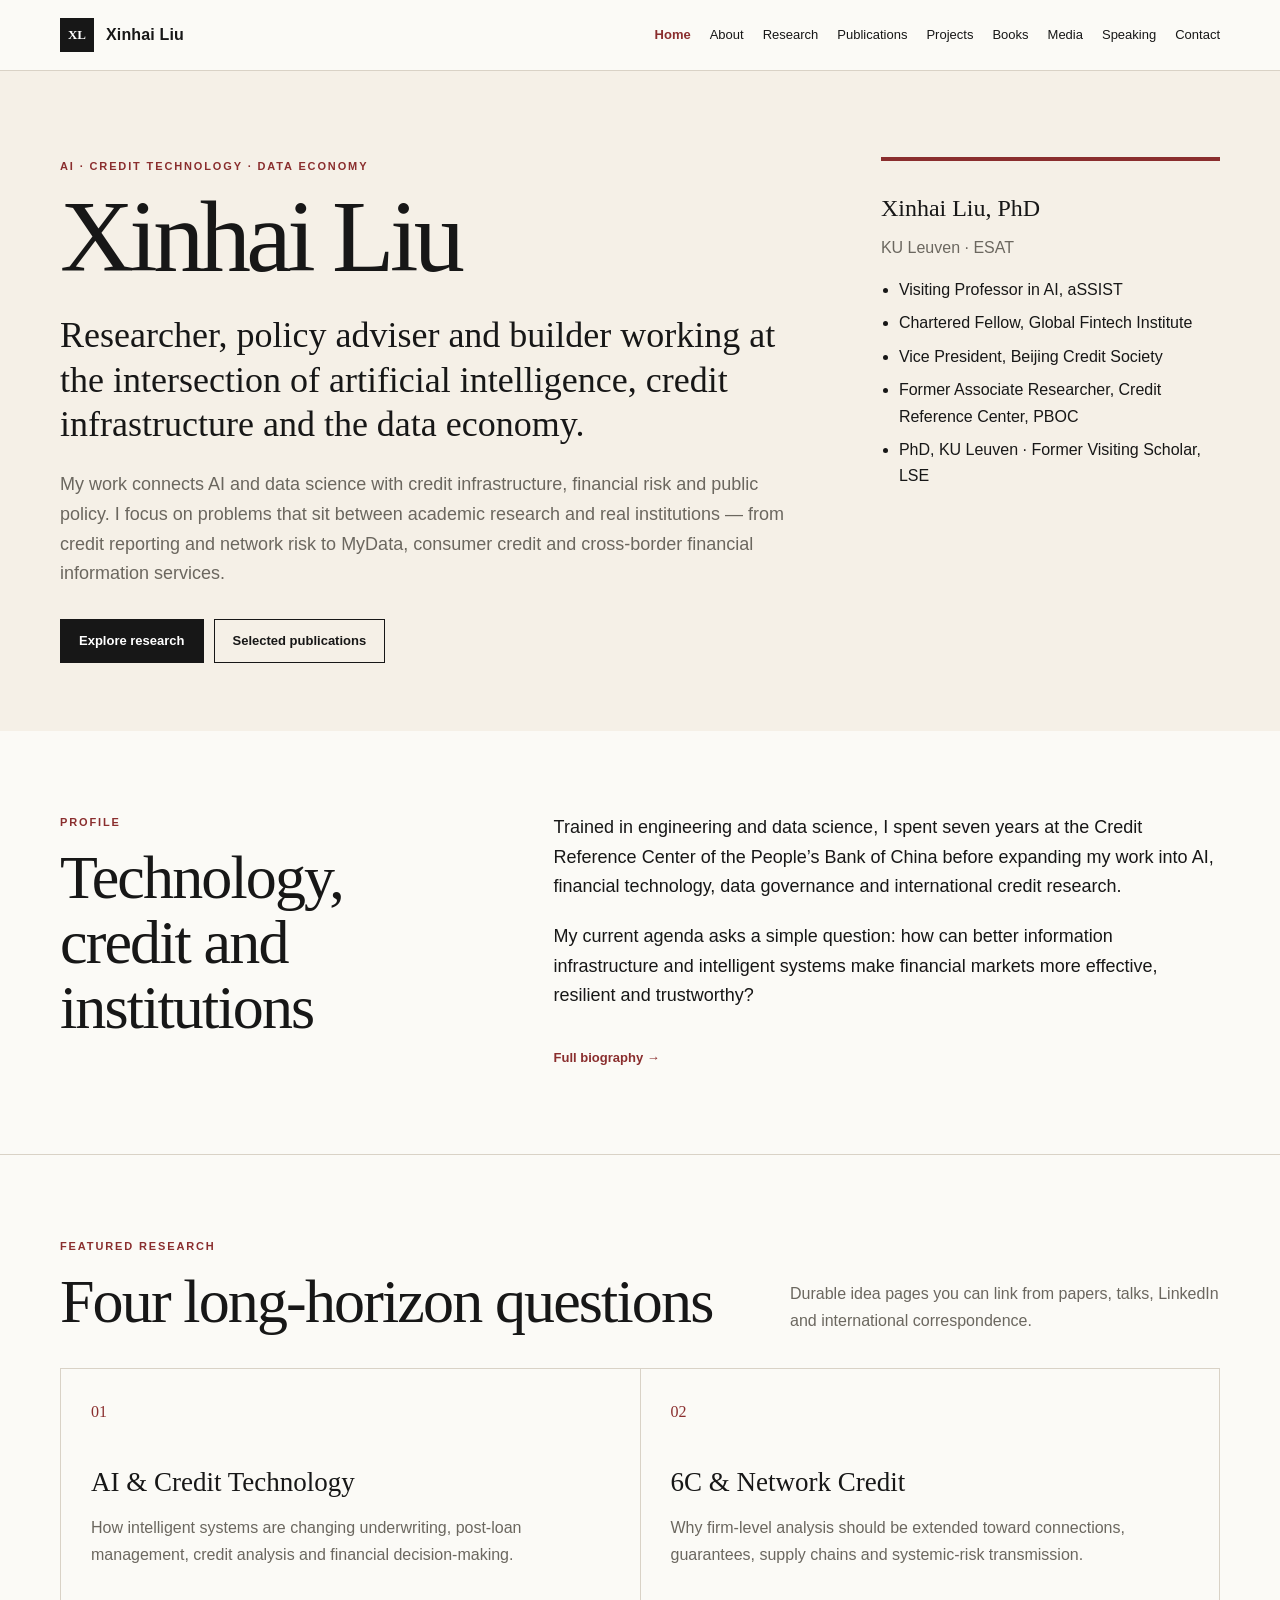
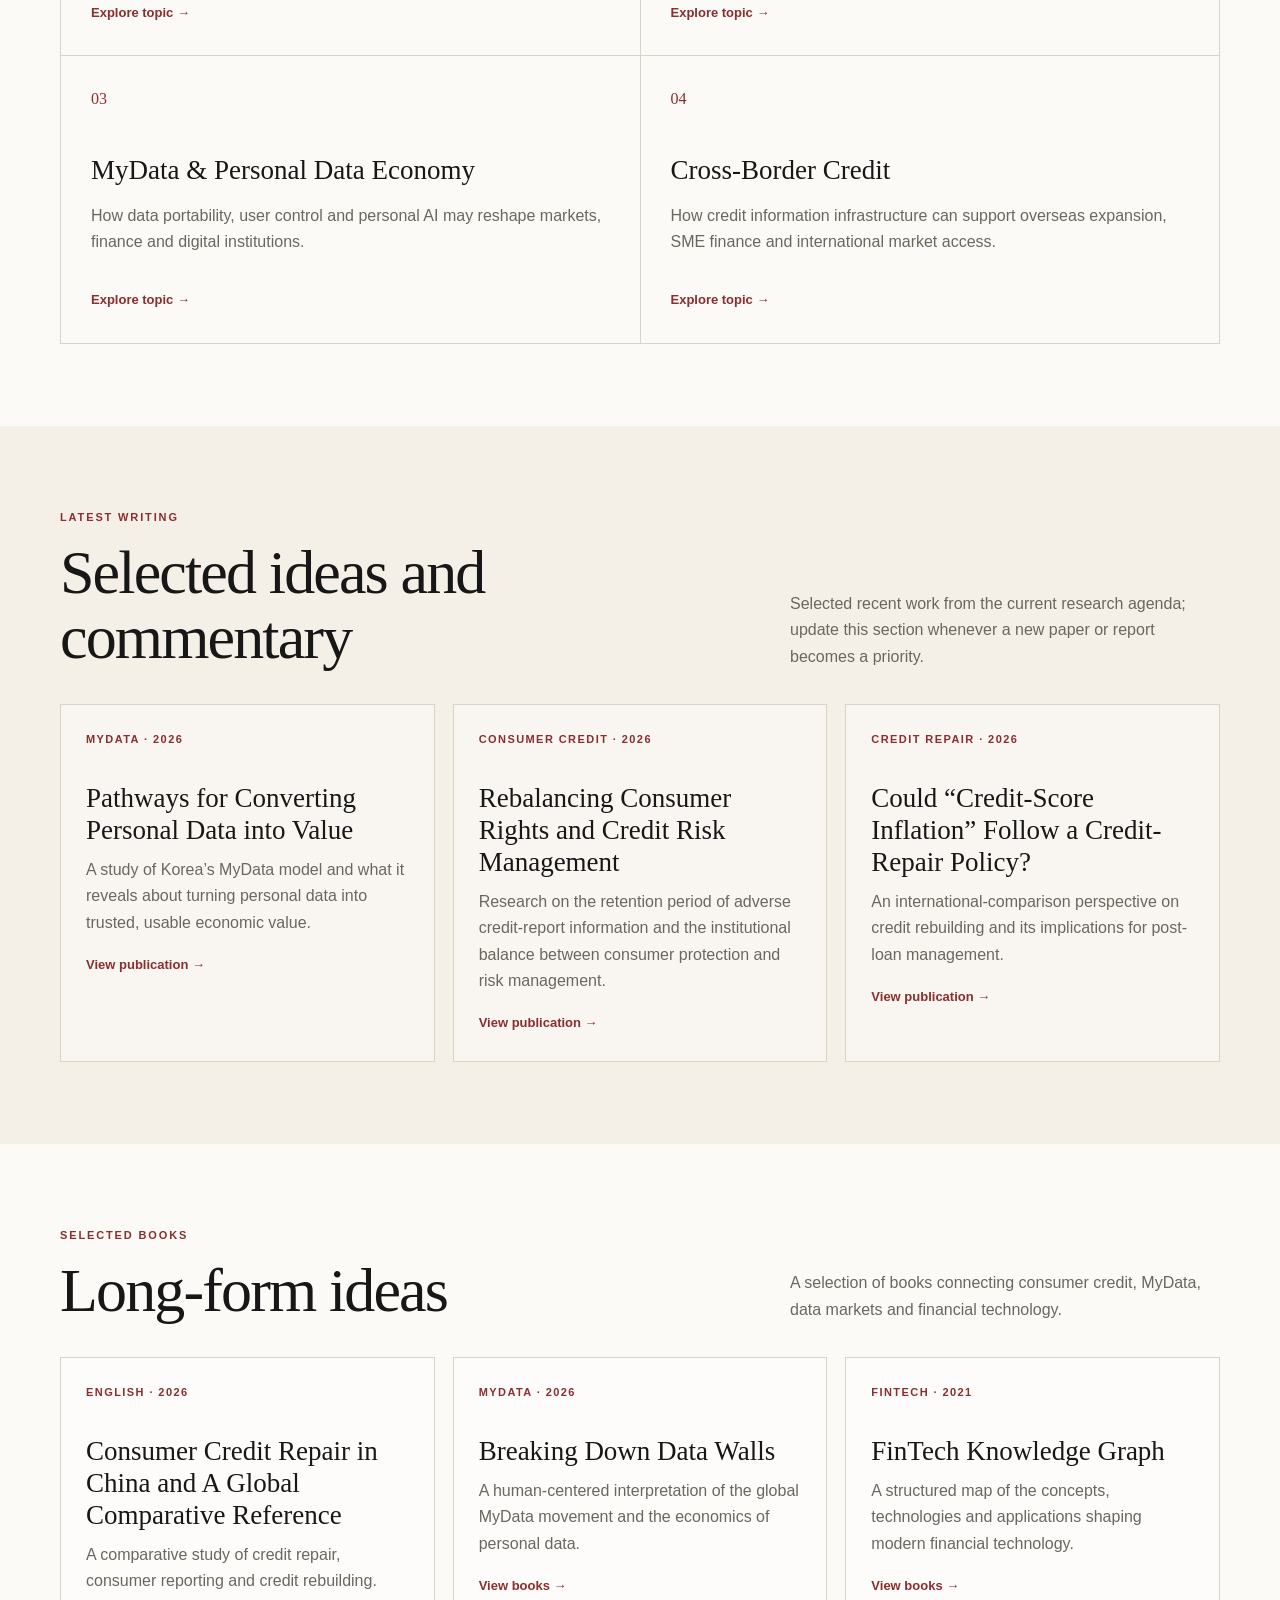
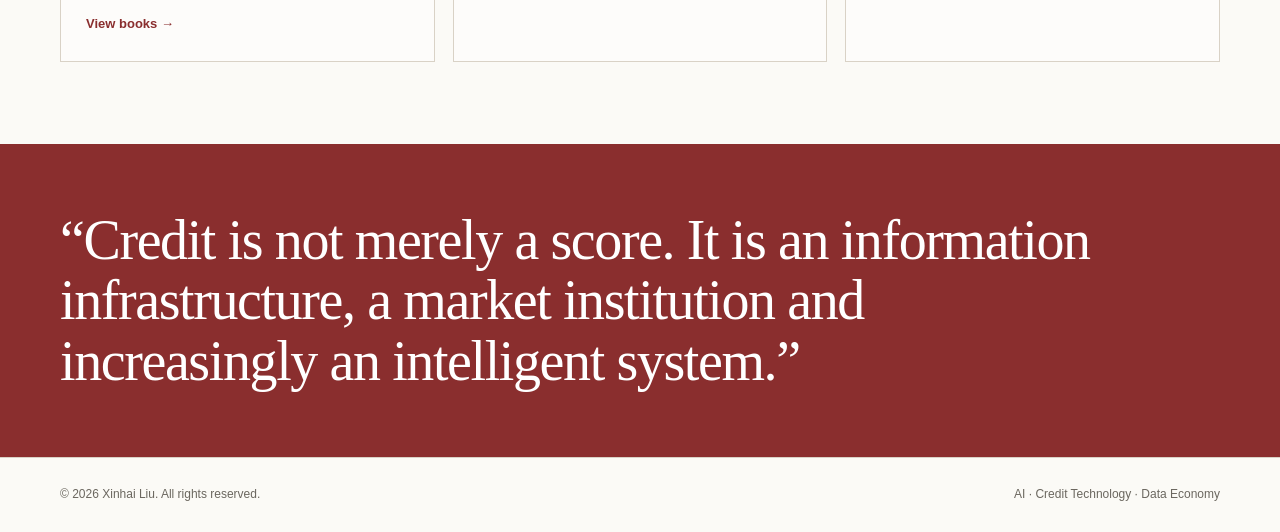
==== commit 13e382c1: "Add files via upload" ====
--- a/index.html
+++ b/index.html
@@ -1,4 +1,4 @@
-<!DOCTYPE html><html lang="en"><head><meta charset="UTF-8"><meta name="viewport" content="width=device-width, initial-scale=1.0"><meta name="description" content="Xinhai Liu — researcher and policy adviser working across AI, credit technology, data economy and financial innovation."><meta name="author" content="Xinhai Liu"><title>Xinhai Liu | AI, Credit Technology & Data Economy</title><link rel="stylesheet" href="assets/styles.css"><script defer src="assets/site.js"></script></head><body><div data-site-header></div><main><section class="hero"><div class="container hero-grid"><div><p class="eyebrow">AI · CREDIT TECHNOLOGY · DATA ECONOMY</p><h1>Xinhai Liu</h1><p class="hero-title">Researcher, policy adviser and builder working at the intersection of artificial intelligence, credit infrastructure and the data economy.</p><!-- EDIT HERE: HOME INTRO START -->
+<!DOCTYPE html><html lang="en"><head><meta charset="UTF-8"><meta name="viewport" content="width=device-width, initial-scale=1.0"><meta name="description" content="Xinhai Liu — researcher and policy adviser working across AI, credit technology, data economy and financial innovation."><meta name="author" content="Xinhai Liu"><title>Xinhai Liu | AI, Credit Technology & Data Economy</title><link rel="stylesheet" href="styles.css"><script defer src="site.js"></script></head><body><div data-site-header></div><main><section class="hero"><div class="container hero-grid"><div><p class="eyebrow">AI · CREDIT TECHNOLOGY · DATA ECONOMY</p><h1>Xinhai Liu</h1><p class="hero-title">Researcher, policy adviser and builder working at the intersection of artificial intelligence, credit infrastructure and the data economy.</p><!-- EDIT HERE: HOME INTRO START -->
           <p class="hero-intro">
             My work connects AI and data science with credit infrastructure, financial risk and public policy.
             I focus on problems that sit between academic research and real institutions — from credit reporting
--- a/styles.css
+++ b/styles.css
@@ -0,0 +1,39 @@
+
+:root{--paper:#f5f0e7;--paper2:#fbfaf6;--ink:#171717;--muted:#6b675f;--line:#d9d2c6;--accent:#8a2e2e;--deep:#1c2329;--white:#fff;--max:1160px}*{box-sizing:border-box}html{scroll-behavior:smooth}body{margin:0;background:var(--paper2);color:var(--ink);font-family:Arial,Helvetica,sans-serif;line-height:1.65;-webkit-font-smoothing:antialiased}a{color:inherit;text-decoration:none}a:hover{color:var(--accent)}.container{width:min(var(--max),calc(100% - 40px));margin:0 auto}.site-header{position:sticky;top:0;z-index:50;background:rgba(251,250,246,.96);backdrop-filter:blur(10px);border-bottom:1px solid var(--line)}.nav-wrap{min-height:70px;display:flex;align-items:center;justify-content:space-between;gap:26px}.brand{display:flex;align-items:center;gap:12px;font-weight:700}.brand-mark{width:34px;height:34px;display:grid;place-items:center;background:var(--ink);color:var(--white);font-family:Georgia,serif;font-size:13px}.brand-name{letter-spacing:.01em}.main-nav{display:flex;align-items:center;gap:19px;font-size:13px}.main-nav a.active{color:var(--accent);font-weight:700}.menu-toggle{display:none;border:0;background:transparent;font:inherit;cursor:pointer}.hero{padding:86px 0 68px;background:var(--paper)}.hero-grid{display:grid;grid-template-columns:1.55fr .7fr;gap:70px;align-items:start}.kicker,.section-label,.eyebrow,.meta-label{margin:0 0 14px;color:var(--accent);font-size:11px;font-weight:700;letter-spacing:.17em;text-transform:uppercase}h1,h2,h3,blockquote{font-family:Georgia,'Times New Roman',serif;font-weight:400}h1{margin:0;font-size:clamp(58px,8vw,108px);line-height:.94;letter-spacing:-.045em}.hero-title{max-width:800px;margin:28px 0 0;font-family:Georgia,serif;font-size:clamp(23px,3vw,36px);line-height:1.23}.hero-intro{max-width:780px;margin:24px 0 0;color:var(--muted);font-size:18px}.hero-actions{display:flex;flex-wrap:wrap;gap:10px;margin-top:30px}.btn{display:inline-flex;align-items:center;min-height:44px;padding:0 18px;border:1px solid var(--ink);font-size:13px;font-weight:700}.btn-primary{background:var(--ink);color:var(--white)}.btn-primary:hover{background:var(--accent);border-color:var(--accent);color:var(--white)}.profile-card{border-top:4px solid var(--accent);padding-top:22px}.profile-card p{margin:6px 0;color:var(--muted)}.profile-card .name{font-family:Georgia,serif;font-size:24px;color:var(--ink)}.profile-list{padding-left:18px}.profile-list li+li{margin-top:7px}.page-hero{padding:72px 0 52px;background:var(--paper);border-bottom:1px solid var(--line)}.page-hero h1{font-size:clamp(50px,7vw,92px)}.page-deck{max-width:830px;margin:22px 0 0;color:var(--muted);font-size:19px}.section{padding:82px 0}.section-tinted{background:var(--paper)}.section-dark{background:var(--deep);color:var(--white)}h2{margin:0;font-size:clamp(36px,5vw,62px);line-height:1.05;letter-spacing:-.03em}h3{margin:0 0 10px;font-size:27px;line-height:1.18}.section-head{display:flex;justify-content:space-between;gap:60px;align-items:end;margin-bottom:34px}.section-note{max-width:430px;margin:0;color:var(--muted)}.two-col{display:grid;grid-template-columns:.85fr 1.35fr;gap:74px}.prose{font-size:18px;max-width:780px}.prose p{margin-top:0}.prose p+p{margin-top:20px}.grid-2{display:grid;grid-template-columns:repeat(2,1fr);gap:20px}.grid-3{display:grid;grid-template-columns:repeat(3,1fr);gap:18px}.card{border:1px solid var(--line);background:rgba(255,255,255,.4);padding:25px;min-height:220px}.card p{margin:0;color:var(--muted)}.card .card-meta{margin-bottom:35px;color:var(--accent);font-size:11px;font-weight:700;letter-spacing:.13em;text-transform:uppercase}.card-link{display:inline-block;margin-top:18px;color:var(--accent);font-weight:700;font-size:13px}.topic-grid{display:grid;grid-template-columns:repeat(2,1fr);border-top:1px solid var(--line);border-left:1px solid var(--line)}.topic-card{padding:30px;border-right:1px solid var(--line);border-bottom:1px solid var(--line);min-height:265px}.topic-card .n{color:var(--accent);font-family:Georgia,serif;margin-bottom:42px}.topic-card p{color:var(--muted)}.list{border-top:1px solid var(--line)}.list-row{display:grid;grid-template-columns:150px 1fr 150px;gap:28px;padding:26px 0;border-bottom:1px solid var(--line)}.list-side,.list-tag{font-size:12px;color:var(--muted);text-transform:uppercase;letter-spacing:.08em}.list-tag{text-align:right}.list-row p{margin:0;color:var(--muted)}.placeholder{border:1px dashed #b9b0a3;background:#fffdf8;padding:22px;color:var(--muted)}.placeholder strong{color:var(--accent)}.quote-band{padding:66px 0;background:var(--accent);color:var(--white)}blockquote{margin:0;max-width:1050px;font-size:clamp(31px,5vw,56px);line-height:1.08;letter-spacing:-.025em}.contact-card{border:1px solid var(--line);background:var(--paper);padding:28px}.contact-card p{margin:4px 0}.site-footer{padding:27px 0;border-top:1px solid var(--line)}.footer-wrap{display:flex;justify-content:space-between;gap:20px;color:var(--muted);font-size:12px}.footer-wrap p{margin:0}.edit-note{margin:28px 0 0;padding:14px 16px;border-left:3px solid var(--accent);background:#f7eee8;color:var(--muted);font-size:13px}@media(max-width:900px){.main-nav{position:absolute;top:70px;left:20px;right:20px;display:none;flex-direction:column;align-items:flex-start;background:var(--paper2);border:1px solid var(--line);padding:8px}.main-nav.open{display:flex}.main-nav a{width:100%;padding:10px}.menu-toggle{display:block}.hero-grid,.two-col{grid-template-columns:1fr;gap:42px}.grid-3{grid-template-columns:repeat(2,1fr)}.list-row{grid-template-columns:105px 1fr}.list-tag{display:none}.section-head{flex-direction:column;align-items:flex-start;gap:18px}}@media(max-width:620px){.container{width:min(var(--max),calc(100% - 28px))}.grid-2,.grid-3,.topic-grid{grid-template-columns:1fr}.list-row{grid-template-columns:1fr;gap:7px}.footer-wrap{flex-direction:column}}
+
+
+/* --- Books page --- */
+.book-feature-grid{display:grid;grid-template-columns:1fr;gap:24px}
+.book-feature{display:grid;grid-template-columns:210px 1fr;gap:34px;align-items:stretch;border-top:1px solid var(--line);padding-top:24px}
+.book-feature-copy{padding:8px 0 20px}
+.book-feature-copy p{max-width:760px;color:var(--muted)}
+.book-cover{min-height:285px;padding:22px;display:flex;flex-direction:column;justify-content:space-between;border:1px solid rgba(0,0,0,.12);font-family:Georgia,'Times New Roman',serif;box-shadow:0 8px 22px rgba(0,0,0,.07)}
+.book-cover strong{font-size:28px;line-height:1.02;font-weight:400;letter-spacing:-.025em}
+.book-cover small{font-family:Arial,Helvetica,sans-serif;font-size:11px;line-height:1.35;letter-spacing:.08em;text-transform:uppercase}
+.book-cover-kicker{font-family:Arial,Helvetica,sans-serif;font-size:11px;letter-spacing:.14em;text-transform:uppercase}
+.cover-credit{background:#242a30;color:#fff}
+.cover-data{background:#e9d8c3;color:#2a211b}
+.cover-mydata{background:#d8e0dd;color:#1e2927}
+.cover-repair{background:#8a2e2e;color:#fff}
+.book-original{font-family:Georgia,'Times New Roman',serif;font-size:16px;color:var(--ink)!important}
+.book-details{font-size:13px!important;color:var(--muted)!important;margin-top:12px!important}
+.book-card{min-height:285px}
+.book-card .book-original{margin-bottom:10px}
+@media(max-width:700px){
+  .book-feature{grid-template-columns:1fr}
+  .book-cover{min-height:250px;max-width:240px}
+}
+
+
+/* --- About page V2.3 --- */
+.career-timeline{border-top:1px solid var(--line)}
+.career-item{display:grid;grid-template-columns:170px 1fr;gap:36px;padding:28px 0;border-bottom:1px solid var(--line)}
+.career-year{color:var(--accent);font-family:Georgia,'Times New Roman',serif;font-size:18px}
+.career-item p{margin:0;max-width:760px;color:var(--muted)}
+.about-dark-card{background:transparent;border-color:#404850}
+.about-dark-card p{color:#c8cbd0}
+.about-dark-card .card-meta{color:#d6a2a2}
+.home-about{border-bottom:1px solid var(--line)}
+@media(max-width:620px){
+  .career-item{grid-template-columns:1fr;gap:6px}
+}
